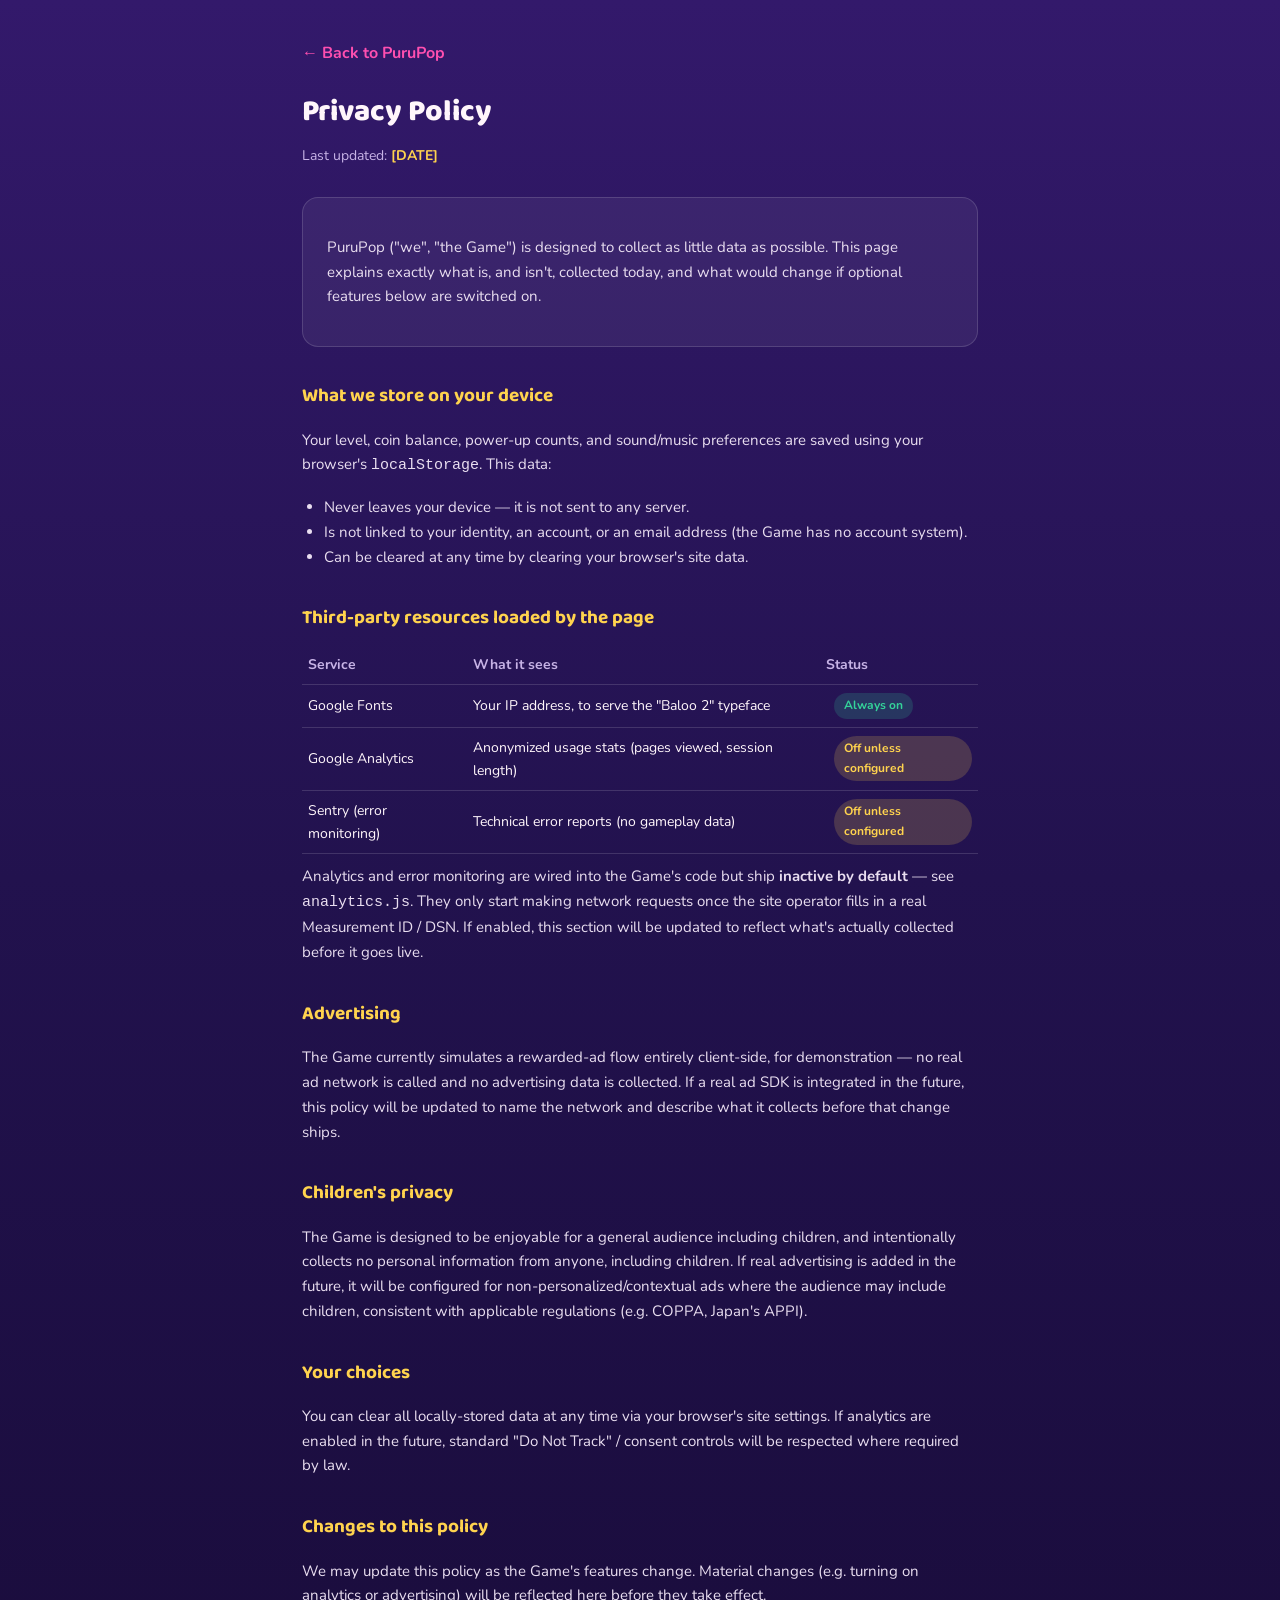
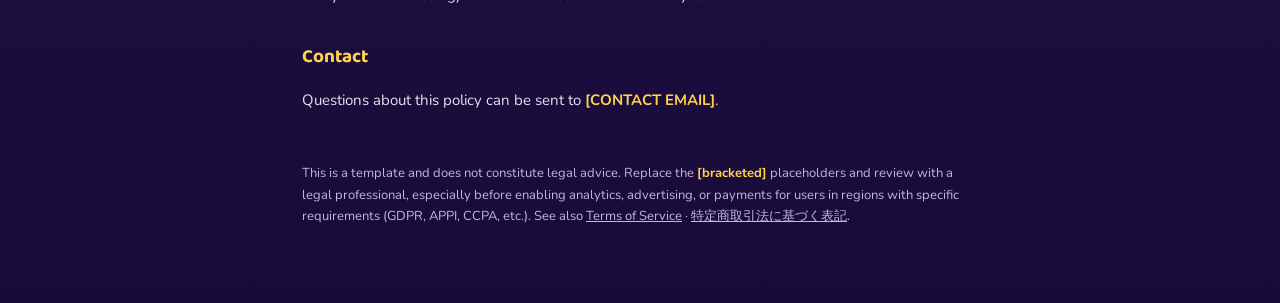
==== privacy.html @ e9411f0d "Add legal pages and an opt-in analytics/error-monitoring hook - terms.html, privacy.html, tokushoho." ====
<!DOCTYPE html>
<html lang="en">
<head>
<meta charset="UTF-8" />
<meta name="viewport" content="width=device-width, initial-scale=1.0" />
<title>Privacy Policy — PuruPop</title>
<link rel="icon" type="image/svg+xml" href="/favicon.svg" />
<link rel="preconnect" href="https://fonts.googleapis.com" />
<link rel="preconnect" href="https://fonts.gstatic.com" crossorigin />
<link href="https://fonts.googleapis.com/css2?family=Baloo+2:wght@700;800&family=Nunito:wght@400;600;700&display=swap" rel="stylesheet" />
<style>
  :root {
    --bg-top: #33196b; --bg-mid: #22124e; --bg-bot: #180b38;
    --text: #fff6fb; --text-dim: #c7b3e6; --accent: #ff4fb0;
    --card: rgba(255,255,255,0.06); --stroke: rgba(255,255,255,0.14);
  }
  * { box-sizing: border-box; }
  html, body { margin: 0; }
  body {
    font-family: "Nunito", -apple-system, BlinkMacSystemFont, "Segoe UI", sans-serif;
    color: var(--text);
    background: linear-gradient(180deg, var(--bg-top) 0%, var(--bg-mid) 46%, var(--bg-bot) 100%);
    min-height: 100vh;
    line-height: 1.65;
  }
  .wrap { max-width: 720px; margin: 0 auto; padding: 40px 22px 80px; }
  a.back { color: var(--accent); text-decoration: none; font-weight: 700; }
  a.back:hover { text-decoration: underline; }
  h1 { font-family: "Baloo 2", sans-serif; font-weight: 800; font-size: 30px; margin: 22px 0 6px; }
  .updated { color: var(--text-dim); font-size: 14px; margin-bottom: 30px; }
  h2 { font-family: "Baloo 2", sans-serif; font-weight: 700; font-size: 19px; margin: 34px 0 10px; color: #ffd34e; }
  p, li { color: #e9def0; font-size: 15px; }
  ul { padding-left: 22px; }
  .card { background: var(--card); border: 1px solid var(--stroke); border-radius: 16px; padding: 22px 24px; margin-top: 10px; }
  .placeholder { color: #ffd34e; font-weight: 700; }
  .status { display: inline-block; padding: 3px 10px; border-radius: 999px; font-size: 12px; font-weight: 700; margin-left: 8px; }
  .status.off { background: rgba(52,211,153,.18); color: #34d399; }
  .status.pending { background: rgba(255,211,78,.18); color: #ffd34e; }
  table { width: 100%; border-collapse: collapse; margin-top: 8px; }
  td, th { text-align: left; padding: 8px 6px; border-bottom: 1px solid var(--stroke); font-size: 14px; }
  th { color: var(--text-dim); font-weight: 700; }
  footer { margin-top: 50px; color: var(--text-dim); font-size: 13px; }
  footer a { color: var(--text-dim); }
</style>
</head>
<body>
  <div class="wrap">
    <a class="back" href="index.html">← Back to PuruPop</a>
    <h1>Privacy Policy</h1>
    <div class="updated">Last updated: <span class="placeholder">[DATE]</span></div>

    <div class="card">
      <p>PuruPop ("we", "the Game") is designed to collect as little data as possible. This page explains exactly what is, and isn't, collected today, and what would change if optional features below are switched on.</p>
    </div>

    <h2>What we store on your device</h2>
    <p>Your level, coin balance, power-up counts, and sound/music preferences are saved using your browser's <code>localStorage</code>. This data:</p>
    <ul>
      <li>Never leaves your device — it is not sent to any server.</li>
      <li>Is not linked to your identity, an account, or an email address (the Game has no account system).</li>
      <li>Can be cleared at any time by clearing your browser's site data.</li>
    </ul>

    <h2>Third-party resources loaded by the page</h2>
    <table>
      <tr><th>Service</th><th>What it sees</th><th>Status</th></tr>
      <tr><td>Google Fonts</td><td>Your IP address, to serve the "Baloo 2" typeface</td><td><span class="status off">Always on</span></td></tr>
      <tr><td>Google Analytics</td><td>Anonymized usage stats (pages viewed, session length)</td><td><span class="status pending">Off unless configured</span></td></tr>
      <tr><td>Sentry (error monitoring)</td><td>Technical error reports (no gameplay data)</td><td><span class="status pending">Off unless configured</span></td></tr>
    </table>
    <p style="margin-top:10px">Analytics and error monitoring are wired into the Game's code but ship <strong>inactive by default</strong> — see <code>analytics.js</code>. They only start making network requests once the site operator fills in a real Measurement ID / DSN. If enabled, this section will be updated to reflect what's actually collected before it goes live.</p>

    <h2>Advertising</h2>
    <p>The Game currently simulates a rewarded-ad flow entirely client-side, for demonstration — no real ad network is called and no advertising data is collected. If a real ad SDK is integrated in the future, this policy will be updated to name the network and describe what it collects before that change ships.</p>

    <h2>Children's privacy</h2>
    <p>The Game is designed to be enjoyable for a general audience including children, and intentionally collects no personal information from anyone, including children. If real advertising is added in the future, it will be configured for non-personalized/contextual ads where the audience may include children, consistent with applicable regulations (e.g. COPPA, Japan's APPI).</p>

    <h2>Your choices</h2>
    <p>You can clear all locally-stored data at any time via your browser's site settings. If analytics are enabled in the future, standard "Do Not Track" / consent controls will be respected where required by law.</p>

    <h2>Changes to this policy</h2>
    <p>We may update this policy as the Game's features change. Material changes (e.g. turning on analytics or advertising) will be reflected here before they take effect.</p>

    <h2>Contact</h2>
    <p>Questions about this policy can be sent to <span class="placeholder">[CONTACT EMAIL]</span>.</p>

    <footer>
      This is a template and does not constitute legal advice. Replace the
      <span class="placeholder">[bracketed]</span> placeholders and review
      with a legal professional, especially before enabling analytics,
      advertising, or payments for users in regions with specific
      requirements (GDPR, APPI, CCPA, etc.).
      See also <a href="terms.html">Terms of Service</a> ·
      <a href="tokushoho.html">特定商取引法に基づく表記</a>.
    </footer>
  </div>
</body>
</html>
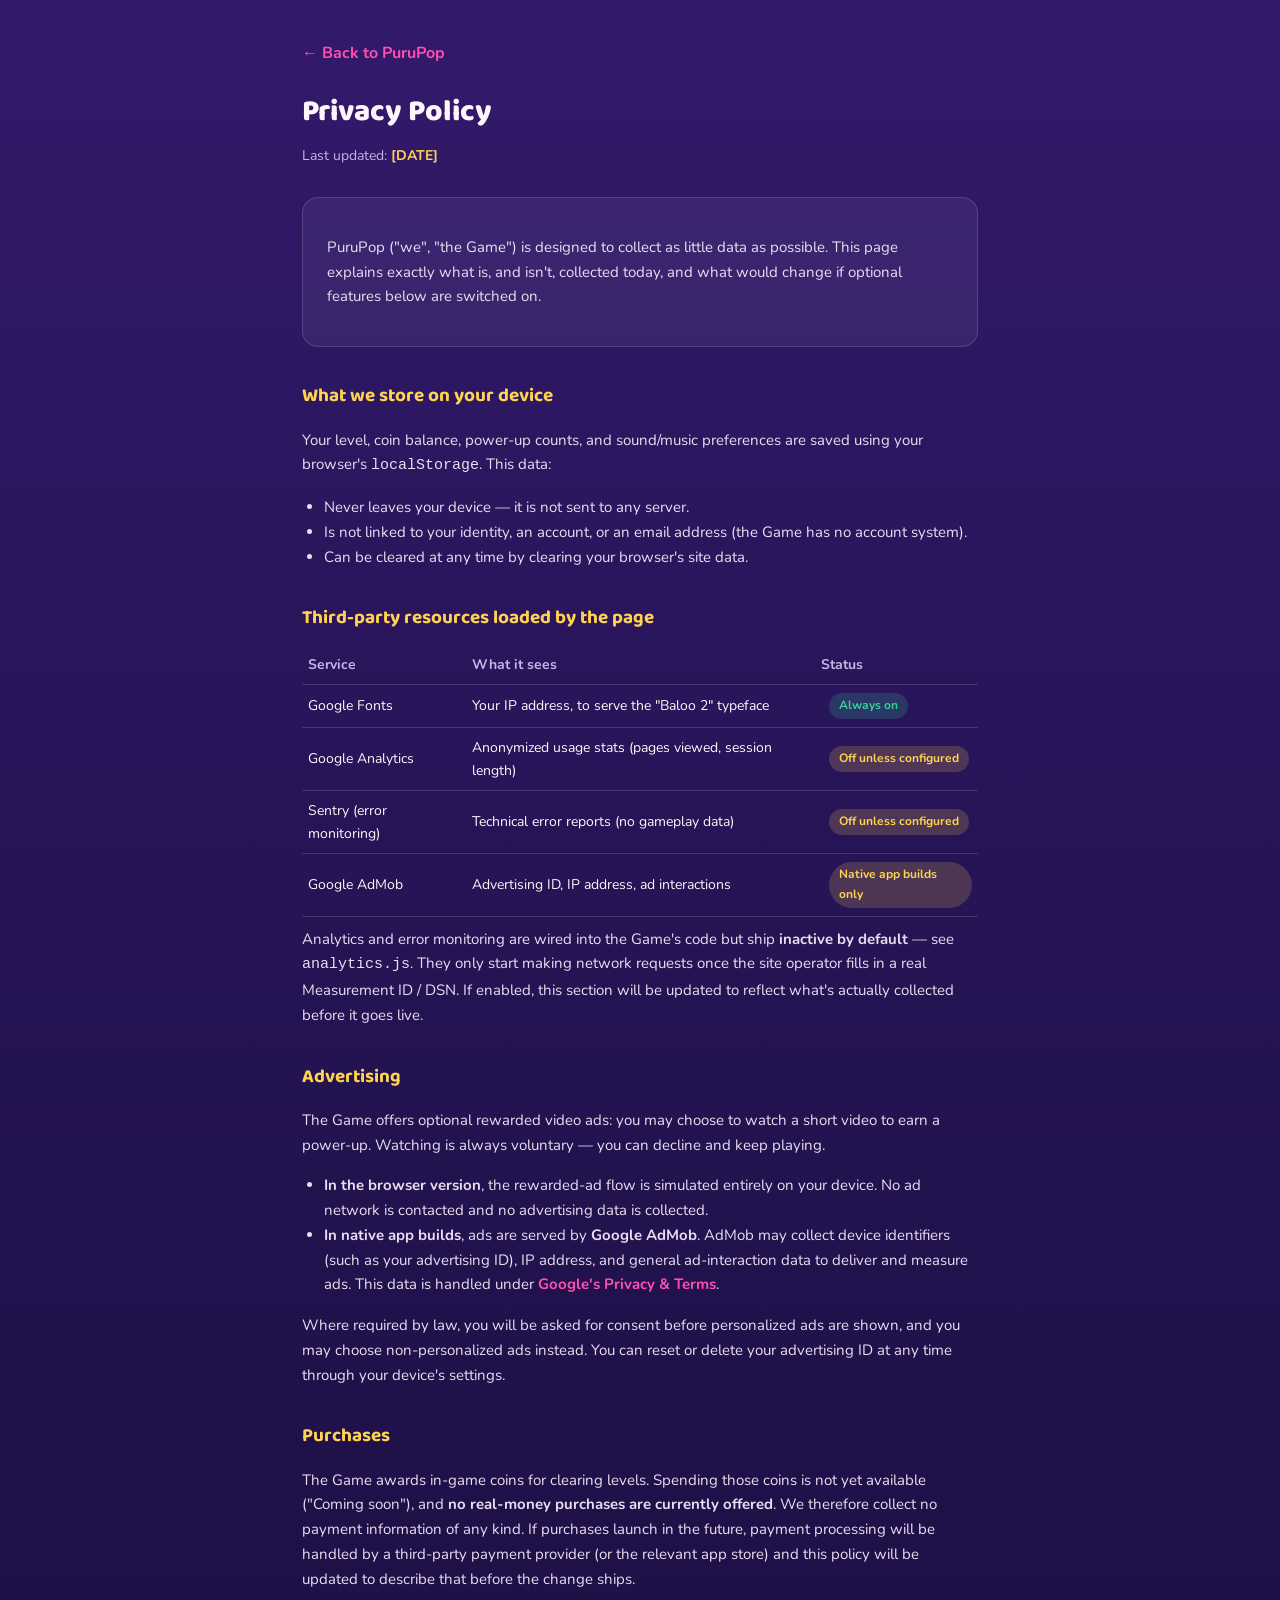
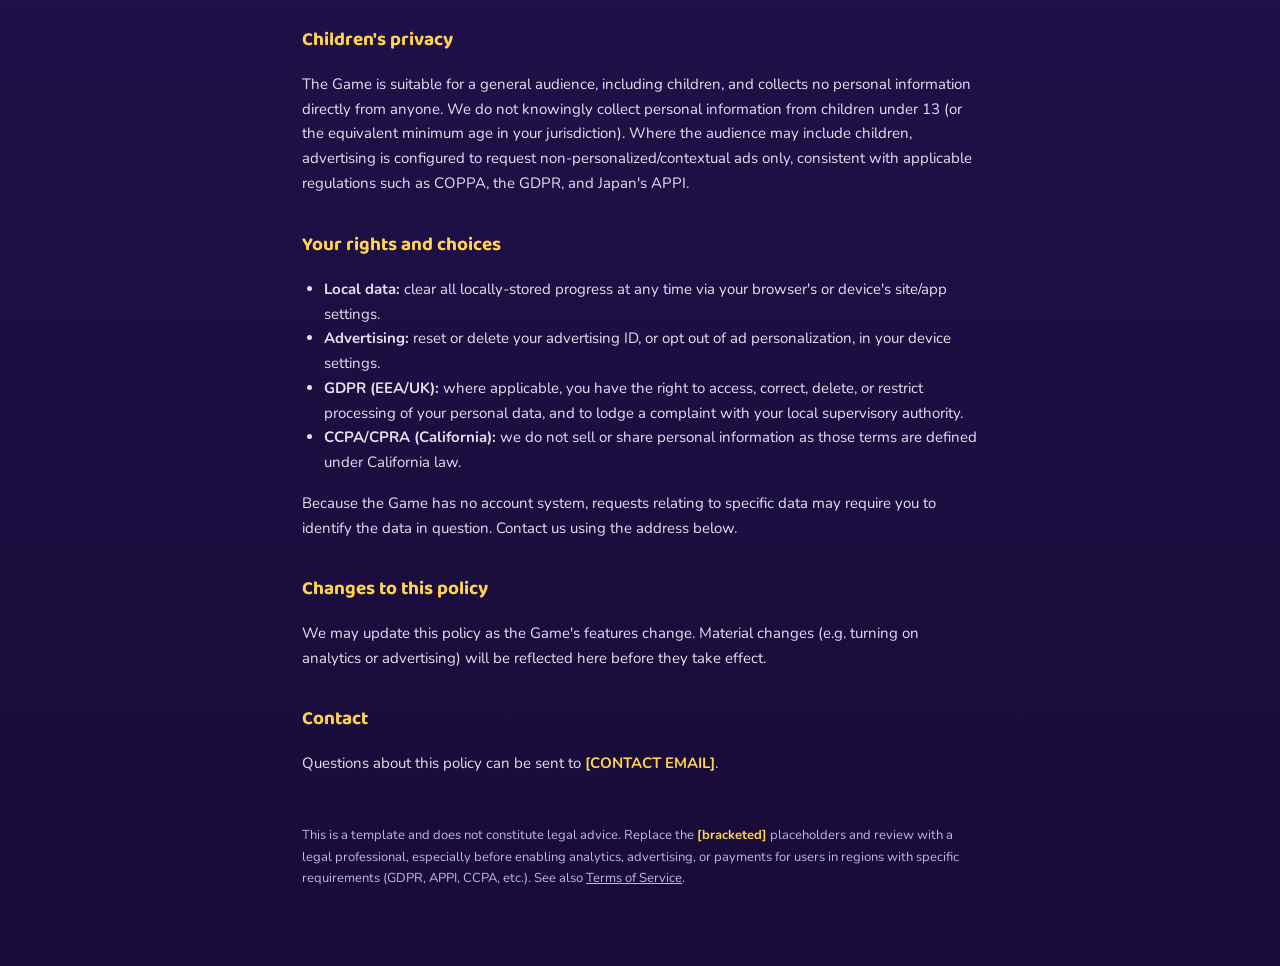
==== commit b99fc2db: "Wire up rewarded ads, gate coin spending behind a Coming soon state - ads.js: provider-agnostic rewa" ====
--- a/privacy.html
+++ b/privacy.html
@@ -67,17 +67,32 @@
       <tr><td>Google Fonts</td><td>Your IP address, to serve the "Baloo 2" typeface</td><td><span class="status off">Always on</span></td></tr>
       <tr><td>Google Analytics</td><td>Anonymized usage stats (pages viewed, session length)</td><td><span class="status pending">Off unless configured</span></td></tr>
       <tr><td>Sentry (error monitoring)</td><td>Technical error reports (no gameplay data)</td><td><span class="status pending">Off unless configured</span></td></tr>
+      <tr><td>Google AdMob</td><td>Advertising ID, IP address, ad interactions</td><td><span class="status pending">Native app builds only</span></td></tr>
     </table>
     <p style="margin-top:10px">Analytics and error monitoring are wired into the Game's code but ship <strong>inactive by default</strong> — see <code>analytics.js</code>. They only start making network requests once the site operator fills in a real Measurement ID / DSN. If enabled, this section will be updated to reflect what's actually collected before it goes live.</p>
 
     <h2>Advertising</h2>
-    <p>The Game currently simulates a rewarded-ad flow entirely client-side, for demonstration — no real ad network is called and no advertising data is collected. If a real ad SDK is integrated in the future, this policy will be updated to name the network and describe what it collects before that change ships.</p>
+    <p>The Game offers optional rewarded video ads: you may choose to watch a short video to earn a power-up. Watching is always voluntary — you can decline and keep playing.</p>
+    <ul>
+      <li><strong>In the browser version</strong>, the rewarded-ad flow is simulated entirely on your device. No ad network is contacted and no advertising data is collected.</li>
+      <li><strong>In native app builds</strong>, ads are served by <strong>Google AdMob</strong>. AdMob may collect device identifiers (such as your advertising ID), IP address, and general ad-interaction data to deliver and measure ads. This data is handled under <a class="back" href="https://policies.google.com/technologies/partner-sites" target="_blank" rel="noopener">Google's Privacy &amp; Terms</a>.</li>
+    </ul>
+    <p>Where required by law, you will be asked for consent before personalized ads are shown, and you may choose non-personalized ads instead. You can reset or delete your advertising ID at any time through your device's settings.</p>
+
+    <h2>Purchases</h2>
+    <p>The Game awards in-game coins for clearing levels. Spending those coins is not yet available ("Coming soon"), and <strong>no real-money purchases are currently offered</strong>. We therefore collect no payment information of any kind. If purchases launch in the future, payment processing will be handled by a third-party payment provider (or the relevant app store) and this policy will be updated to describe that before the change ships.</p>
 
     <h2>Children's privacy</h2>
-    <p>The Game is designed to be enjoyable for a general audience including children, and intentionally collects no personal information from anyone, including children. If real advertising is added in the future, it will be configured for non-personalized/contextual ads where the audience may include children, consistent with applicable regulations (e.g. COPPA, Japan's APPI).</p>
+    <p>The Game is suitable for a general audience, including children, and collects no personal information directly from anyone. We do not knowingly collect personal information from children under 13 (or the equivalent minimum age in your jurisdiction). Where the audience may include children, advertising is configured to request non-personalized/contextual ads only, consistent with applicable regulations such as COPPA, the GDPR, and Japan's APPI.</p>
 
-    <h2>Your choices</h2>
-    <p>You can clear all locally-stored data at any time via your browser's site settings. If analytics are enabled in the future, standard "Do Not Track" / consent controls will be respected where required by law.</p>
+    <h2>Your rights and choices</h2>
+    <ul>
+      <li><strong>Local data:</strong> clear all locally-stored progress at any time via your browser's or device's site/app settings.</li>
+      <li><strong>Advertising:</strong> reset or delete your advertising ID, or opt out of ad personalization, in your device settings.</li>
+      <li><strong>GDPR (EEA/UK):</strong> where applicable, you have the right to access, correct, delete, or restrict processing of your personal data, and to lodge a complaint with your local supervisory authority.</li>
+      <li><strong>CCPA/CPRA (California):</strong> we do not sell or share personal information as those terms are defined under California law.</li>
+    </ul>
+    <p>Because the Game has no account system, requests relating to specific data may require you to identify the data in question. Contact us using the address below.</p>
 
     <h2>Changes to this policy</h2>
     <p>We may update this policy as the Game's features change. Material changes (e.g. turning on analytics or advertising) will be reflected here before they take effect.</p>
@@ -91,8 +106,7 @@
       with a legal professional, especially before enabling analytics,
       advertising, or payments for users in regions with specific
       requirements (GDPR, APPI, CCPA, etc.).
-      See also <a href="terms.html">Terms of Service</a> ·
-      <a href="tokushoho.html">特定商取引法に基づく表記</a>.
+      See also <a href="terms.html">Terms of Service</a>.
     </footer>
   </div>
 </body>
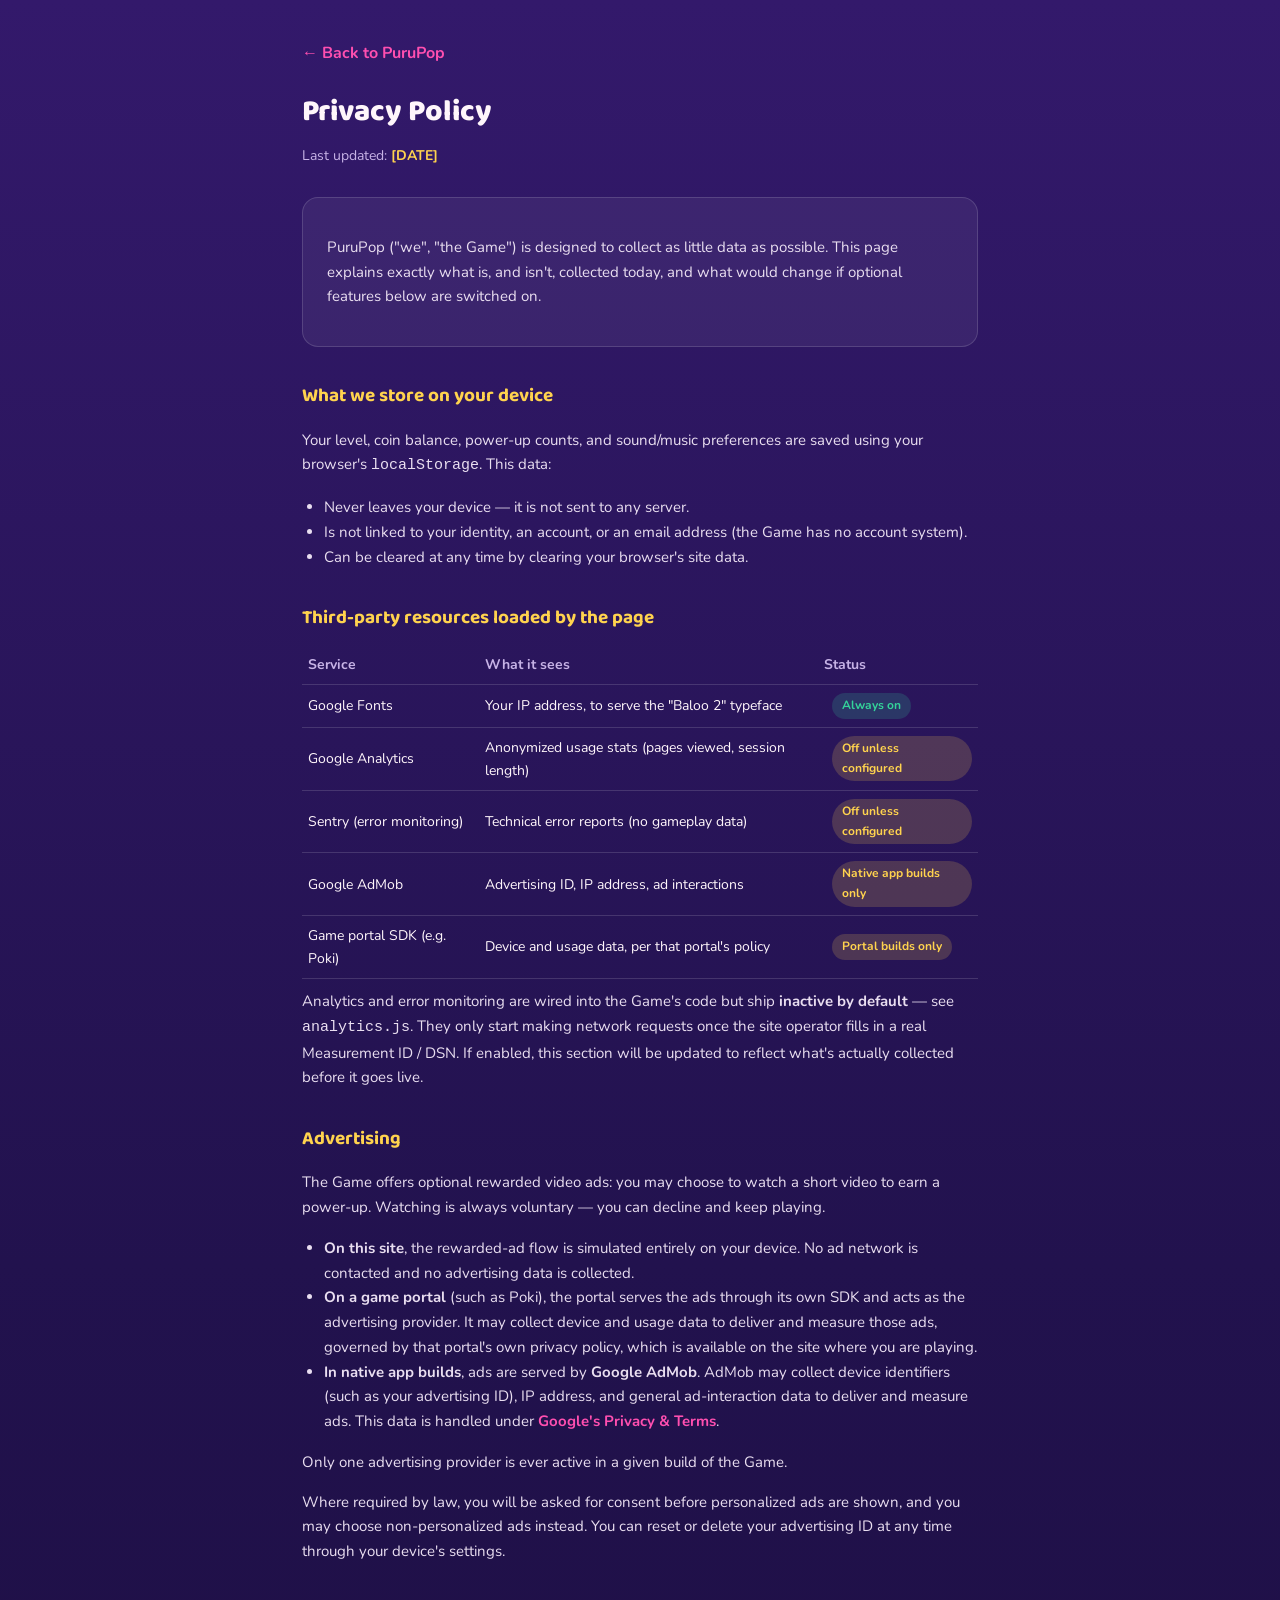
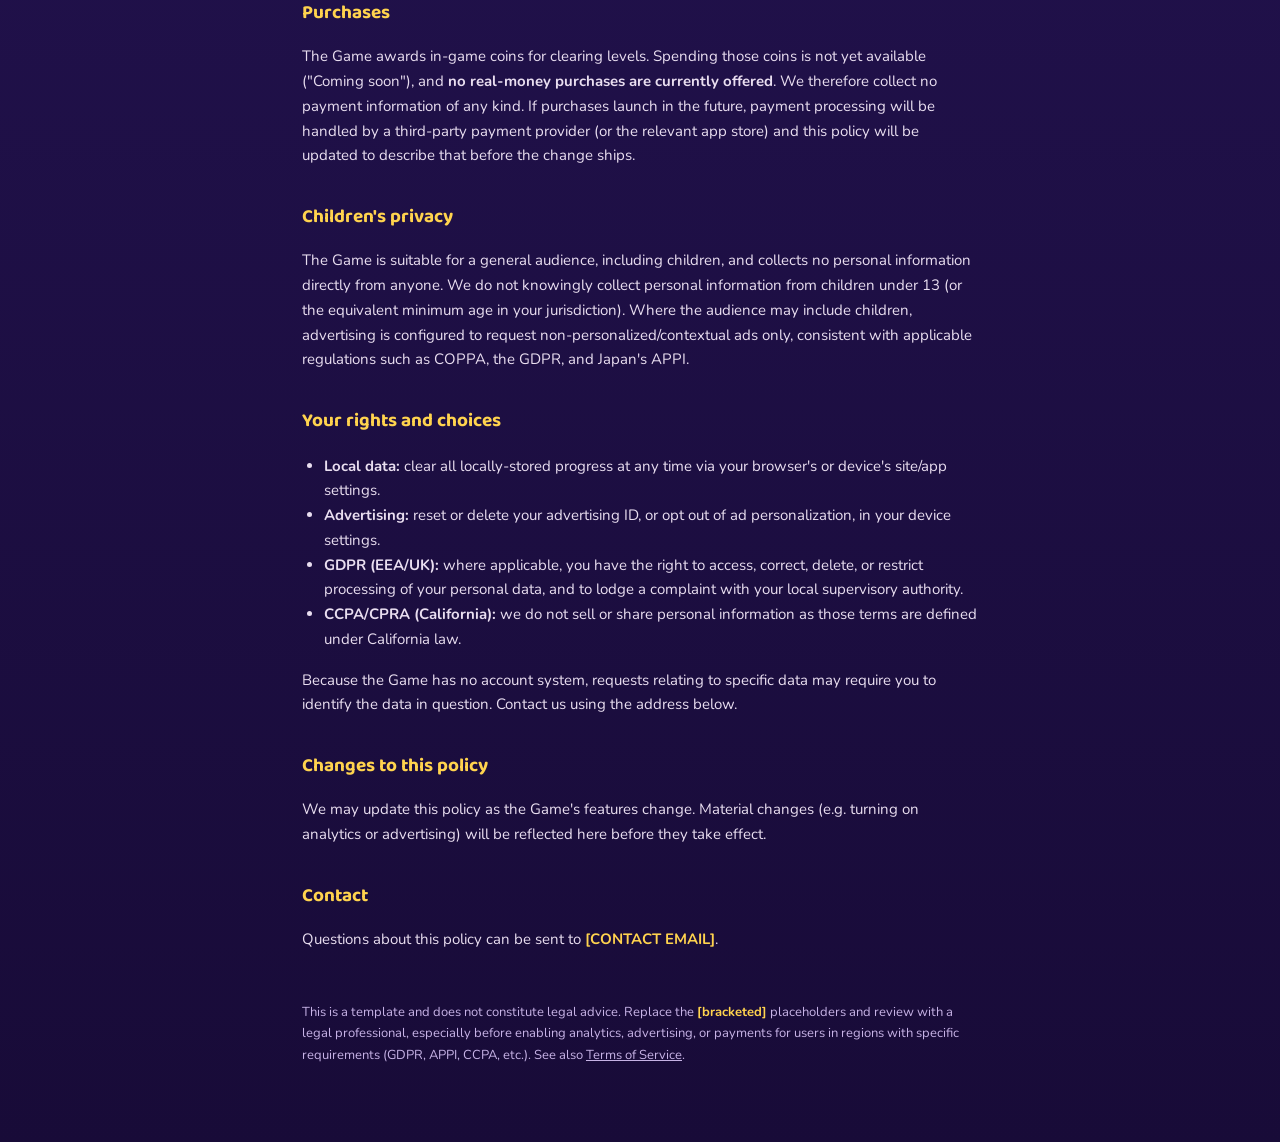
==== commit 7cab6afa: "Add a Poki provider for portal builds, alongside AdMob for native Game portals sell the ads themselv" ====
--- a/privacy.html
+++ b/privacy.html
@@ -68,15 +68,18 @@
       <tr><td>Google Analytics</td><td>Anonymized usage stats (pages viewed, session length)</td><td><span class="status pending">Off unless configured</span></td></tr>
       <tr><td>Sentry (error monitoring)</td><td>Technical error reports (no gameplay data)</td><td><span class="status pending">Off unless configured</span></td></tr>
       <tr><td>Google AdMob</td><td>Advertising ID, IP address, ad interactions</td><td><span class="status pending">Native app builds only</span></td></tr>
+      <tr><td>Game portal SDK (e.g. Poki)</td><td>Device and usage data, per that portal's policy</td><td><span class="status pending">Portal builds only</span></td></tr>
     </table>
     <p style="margin-top:10px">Analytics and error monitoring are wired into the Game's code but ship <strong>inactive by default</strong> — see <code>analytics.js</code>. They only start making network requests once the site operator fills in a real Measurement ID / DSN. If enabled, this section will be updated to reflect what's actually collected before it goes live.</p>
 
     <h2>Advertising</h2>
     <p>The Game offers optional rewarded video ads: you may choose to watch a short video to earn a power-up. Watching is always voluntary — you can decline and keep playing.</p>
     <ul>
-      <li><strong>In the browser version</strong>, the rewarded-ad flow is simulated entirely on your device. No ad network is contacted and no advertising data is collected.</li>
+      <li><strong>On this site</strong>, the rewarded-ad flow is simulated entirely on your device. No ad network is contacted and no advertising data is collected.</li>
+      <li><strong>On a game portal</strong> (such as Poki), the portal serves the ads through its own SDK and acts as the advertising provider. It may collect device and usage data to deliver and measure those ads, governed by that portal's own privacy policy, which is available on the site where you are playing.</li>
       <li><strong>In native app builds</strong>, ads are served by <strong>Google AdMob</strong>. AdMob may collect device identifiers (such as your advertising ID), IP address, and general ad-interaction data to deliver and measure ads. This data is handled under <a class="back" href="https://policies.google.com/technologies/partner-sites" target="_blank" rel="noopener">Google's Privacy &amp; Terms</a>.</li>
     </ul>
+    <p>Only one advertising provider is ever active in a given build of the Game.</p>
     <p>Where required by law, you will be asked for consent before personalized ads are shown, and you may choose non-personalized ads instead. You can reset or delete your advertising ID at any time through your device's settings.</p>
 
     <h2>Purchases</h2>
